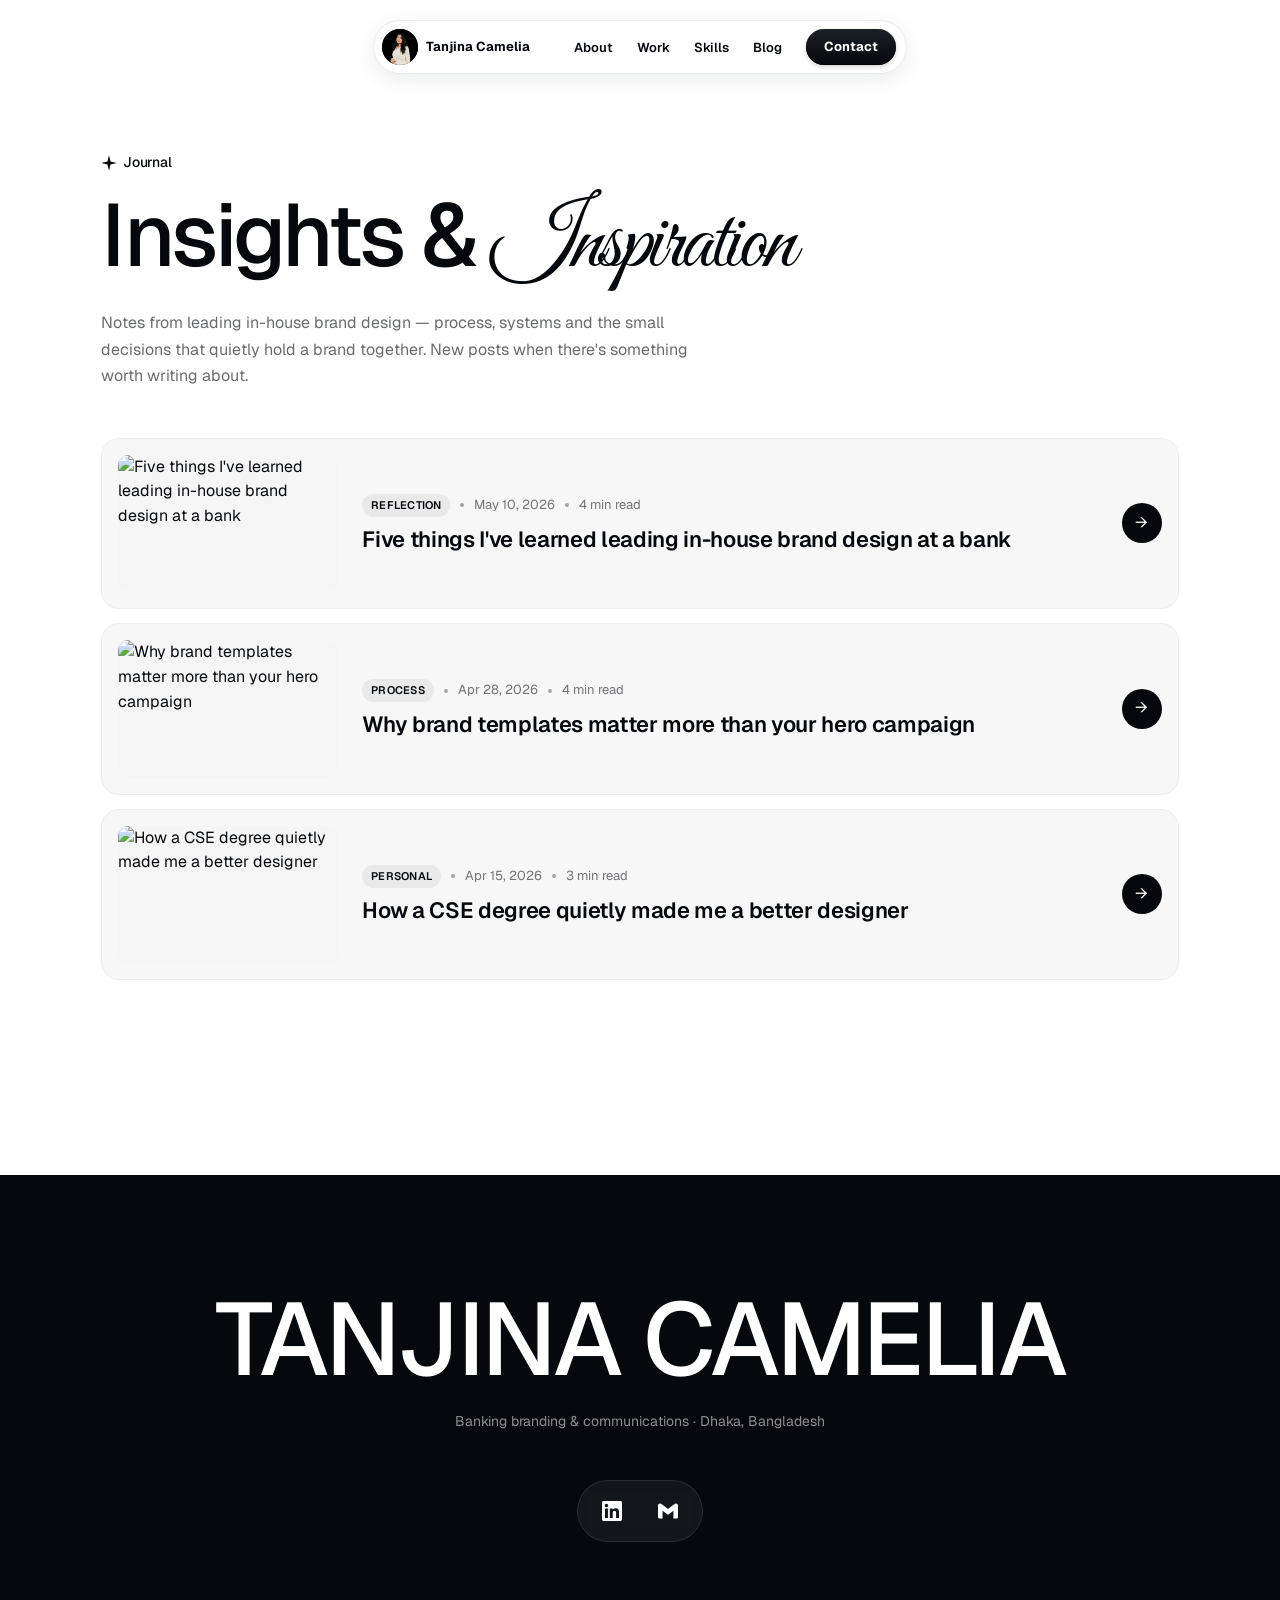
==== blog/index.html @ 7353bd6a "Initial commit — Tanjina Sultana Camelia portfolio site" ====
<!DOCTYPE html>
<html lang="en">
<head>
  <meta charset="UTF-8" />
  <meta name="viewport" content="width=device-width, initial-scale=1, viewport-fit=cover" />
  <title>Journal — Tanjina Camelia</title>
  <meta name="description" content="Notes on brand design, in-house creative work and the systems behind the work — by Tanjina Sultana Camelia." />
  <link rel="icon" type="image/jpeg" href="../portrait.jpg" />
  <link rel="stylesheet" href="blog.css" />
  <!-- FOUC / FOUT guard — hold the page invisible until fonts load. -->
  <style id="tsc-fouc-guard">
    html.tsc-loading { background: #ffffff; }
    html.tsc-loading body { opacity: 0; }
    body { transition: opacity .3s ease; }
  </style>
  <script>
    document.documentElement.classList.add('tsc-loading');
    function tscReveal() { document.documentElement.classList.remove('tsc-loading'); }
    if (document.fonts && document.fonts.ready) {
      document.fonts.ready.then(tscReveal).catch(tscReveal);
    } else {
      window.addEventListener('load', tscReveal);
    }
    setTimeout(tscReveal, 1200);
  </script>
  <style>
    /* Extra styling specific to the listing page */
    .bi-hero {
      max-width: 1180px;
      margin: 0 auto;
      padding: clamp(48px, 7vw, 96px) clamp(24px, 4vw, 60px) clamp(28px, 4vw, 48px);
    }
    .bi-eyebrow {
      display: inline-flex;
      align-items: center;
      gap: 6px;
      margin: 0 0 16px 0;
      font-size: 14px;
      font-weight: 500;
      letter-spacing: -0.02em;
      color: #05080c;
    }
    .bi-eyebrow svg { width: 16px; height: 16px; }
    .bi-title {
      margin: 0 0 16px 0;
      font-size: clamp(40px, 7vw, 88px);
      font-weight: 500;
      letter-spacing: -0.04em;
      line-height: 1.05;
      color: #05080c;
    }
    .bi-title em {
      font-family: 'Great Vibes', cursive;
      font-style: normal;
      font-weight: 400;
      font-size: 1.05em;
    }
    .bi-sub {
      max-width: 620px;
      margin: 0;
      font-size: 16px;
      line-height: 1.65;
      color: rgba(5, 8, 12, 0.6);
    }

    /* Card list */
    .bi-list {
      max-width: 1180px;
      margin: 0 auto;
      padding: 0 clamp(24px, 4vw, 60px) clamp(64px, 9vw, 120px);
      display: flex;
      flex-direction: column;
      gap: 14px;
    }
    .bi-card {
      display: grid;
      grid-template-columns: 220px 1fr auto;
      grid-template-rows: auto;
      align-items: center;
      gap: 24px;
      padding: 16px;
      background: rgba(5, 8, 12, 0.03);
      border: 1px solid rgba(5, 8, 12, 0.04);
      border-radius: 18px;
      color: #05080c;
      text-decoration: none;
      transition: background .25s ease, border-color .25s ease, transform .25s cubic-bezier(.22,1,.36,1);
    }
    .bi-card:hover {
      background: rgba(5, 8, 12, 0.06);
      border-color: rgba(5, 8, 12, 0.10);
      transform: translateY(-2px);
    }
    .bi-card-thumb {
      width: 100%;
      aspect-ratio: 16 / 10;
      border-radius: 10px;
      overflow: hidden;
      background: #f5f5f5;
      flex: none;
    }
    .bi-card-thumb img {
      width: 100%;
      height: 100%;
      object-fit: cover;
      display: block;
      transition: transform .6s cubic-bezier(.22,1,.36,1);
    }
    .bi-card:hover .bi-card-thumb img { transform: scale(1.05); }

    .bi-card-body {
      min-width: 0;
      display: flex;
      flex-direction: column;
      gap: 8px;
    }
    .bi-card-meta {
      display: inline-flex;
      align-items: center;
      gap: 10px;
      font-size: 13px;
      color: rgba(5, 8, 12, 0.55);
    }
    .bi-card-meta .dot {
      width: 4px; height: 4px; border-radius: 50%;
      background: rgba(5, 8, 12, 0.35);
    }
    .bi-card-tag {
      padding: 3px 9px;
      background: rgba(5, 8, 12, 0.06);
      color: #05080c;
      font-weight: 600;
      font-size: 11px;
      letter-spacing: 0.02em;
      text-transform: uppercase;
      border-radius: 100px;
    }
    .bi-card-title {
      margin: 0;
      font-size: clamp(18px, 2.2vw, 22px);
      font-weight: 600;
      letter-spacing: -0.015em;
      line-height: 1.3;
      color: #05080c;
    }
    .bi-card-arrow {
      display: inline-grid;
      place-items: center;
      width: 40px;
      height: 40px;
      border-radius: 50%;
      background: #05080c;
      color: #ffffff;
      flex: none;
      transition: transform .25s ease;
    }
    .bi-card:hover .bi-card-arrow { transform: translateX(4px); }

    @media (max-width: 700px) {
      .bi-card {
        grid-template-columns: 1fr;
        gap: 14px;
        padding: 14px;
      }
      .bi-card-thumb { aspect-ratio: 16 / 9; }
      .bi-card-arrow {
        position: absolute;
        right: 20px;
        bottom: 20px;
      }
      .bi-card { position: relative; padding-bottom: 28px; }
      .bi-card-arrow { width: 36px; height: 36px; }
    }
  </style>
</head>
<body>
  <nav class="site-nav" aria-label="Primary">
    <div class="site-nav-pill">
      <a href="../index.html" class="site-nav-brand">
        <span class="site-nav-avatar"><img src="../portrait.jpg" alt="" onerror="this.style.display='none'" /></span>
        <span class="site-nav-name">Tanjina Camelia</span>
      </a>
      <ul class="site-nav-links">
        <li><a href="../index.html#about-me">About</a></li>
        <li><a href="../index.html#work">Work</a></li>
        <li><a href="../index.html#services">Skills</a></li>
        <li><a href="index.html">Blog</a></li>
        <li><a href="../index.html#tsc-footer" class="site-nav-cta">Contact</a></li>
      </ul>
      <button class="site-nav-hamburger" type="button" aria-label="Open menu" aria-expanded="false" aria-controls="site-nav-drawer">
        <svg viewBox="0 0 24 24" width="22" height="22" aria-hidden="true">
          <line x1="4" y1="7"  x2="20" y2="7"  stroke="currentColor" stroke-width="2" stroke-linecap="round"/>
          <line x1="4" y1="12" x2="20" y2="12" stroke="currentColor" stroke-width="2" stroke-linecap="round"/>
          <line x1="4" y1="17" x2="20" y2="17" stroke="currentColor" stroke-width="2" stroke-linecap="round"/>
        </svg>
      </button>
    </div>
  </nav>
  <div class="site-nav-drawer" id="site-nav-drawer" aria-hidden="true">
    <div class="site-nav-drawer-panel" role="dialog" aria-modal="true" aria-label="Navigation">
      <div class="site-nav-drawer-head">
        <span class="site-nav-drawer-brand">Tanjina Camelia</span>
        <button class="site-nav-drawer-close" type="button" aria-label="Close menu">
          <svg viewBox="0 0 24 24" width="22" height="22" aria-hidden="true">
            <path d="M6 6 L18 18 M18 6 L6 18" stroke="currentColor" stroke-width="1.6" stroke-linecap="round"/>
          </svg>
        </button>
      </div>
      <ul class="site-nav-drawer-links">
        <li><a href="../index.html#about-me">About</a></li>
        <li><a href="../index.html#work">Work</a></li>
        <li><a href="../index.html#services">Skills</a></li>
        <li><a href="index.html">Blog</a></li>
        <li><a href="../index.html#tsc-footer">Contact</a></li>
      </ul>
    </div>
  </div>

  <section class="bi-hero">
    <p class="bi-eyebrow">
      <svg viewBox="0 0 64 64" aria-hidden="true">
        <path d="m1 32 25 6 6 25 6-25 25-6-25-6-6-25-6 25z" fill="#05080c"/>
      </svg>
      <span>Journal</span>
    </p>
    <h1 class="bi-title">Insights &amp; <em>Inspiration</em></h1>
    <p class="bi-sub">Notes from leading in-house brand design — process, systems and the small decisions that quietly hold a brand together. New posts when there's something worth writing about.</p>
  </section>

  <main class="bi-list" id="bi-list"><!-- Cards injected by JS --></main>

  <script>
  (function () {
    'use strict';
    var POSTS = [
      {
        href: 'brand-design-that-converts.html',
        tag: 'Reflection',
        date: 'May 10, 2026',
        read: '4 min read',
        title: "Five things I've learned leading in-house brand design at a bank",
        img: 'https://images.unsplash.com/photo-1554224155-6726b3ff858f?auto=format&fit=crop&w=900&q=80'
      },
      {
        href: 'why-framer-is-the-future.html',
        tag: 'Process',
        date: 'Apr 28, 2026',
        read: '4 min read',
        title: 'Why brand templates matter more than your hero campaign',
        img: 'https://images.unsplash.com/photo-1531403009284-440f080d1e12?auto=format&fit=crop&w=900&q=80'
      },
      {
        href: 'branding-mistakes.html',
        tag: 'Personal',
        date: 'Apr 15, 2026',
        read: '3 min read',
        title: 'How a CSE degree quietly made me a better designer',
        img: 'https://images.unsplash.com/photo-1517694712202-14dd9538aa97?auto=format&fit=crop&w=900&q=80'
      }
    ];

    var list = document.getElementById('bi-list');
    POSTS.forEach(function (p) {
      var card = document.createElement('a');
      card.className = 'bi-card';
      card.href = p.href;
      card.innerHTML =
        '<div class="bi-card-thumb">' +
          '<img src="' + p.img + '" alt="' + p.title + '" loading="lazy" />' +
        '</div>' +
        '<div class="bi-card-body">' +
          '<div class="bi-card-meta">' +
            '<span class="bi-card-tag">' + p.tag + '</span>' +
            '<span class="dot" aria-hidden="true"></span>' +
            '<span>' + p.date + '</span>' +
            '<span class="dot" aria-hidden="true"></span>' +
            '<span>' + p.read + '</span>' +
          '</div>' +
          '<h2 class="bi-card-title">' + p.title + '</h2>' +
        '</div>' +
        '<span class="bi-card-arrow" aria-hidden="true">→</span>';
      list.appendChild(card);
    });
  })();
  </script>

  <footer class="site-footer">
    <h2 class="site-footer-name">TANJINA CAMELIA</h2>
    <p class="site-footer-tag">Banking branding &amp; communications · Dhaka, Bangladesh</p>
    <nav class="site-footer-social" aria-label="Social links">
      <a href="https://www.linkedin.com/in/tanjina-sultana-camelia-43345a290/" target="_blank" rel="noopener" aria-label="LinkedIn">
        <svg viewBox="0 0 24 24" xmlns="http://www.w3.org/2000/svg"><path d="M20.45 20.45h-3.55v-5.57c0-1.33-.03-3.04-1.85-3.04-1.86 0-2.14 1.45-2.14 2.94v5.67H9.35V9h3.41v1.56h.05c.48-.9 1.64-1.85 3.37-1.85 3.6 0 4.27 2.37 4.27 5.45v6.29zM5.34 7.43a2.06 2.06 0 110-4.13 2.06 2.06 0 010 4.13zm1.78 13.02H3.55V9h3.57v11.45zM22.22 0H1.77C.79 0 0 .77 0 1.73v20.54C0 23.23.79 24 1.77 24h20.45C23.2 24 24 23.23 24 22.27V1.73C24 .77 23.2 0 22.22 0z"/></svg>
      </a>
      <a href="https://mail.google.com/mail/?view=cm&amp;fs=1&amp;to=tanjinasultanacamelia2020@gmail.com" target="_blank" rel="noopener" aria-label="Email Tanjina via Gmail">
        <svg viewBox="0 0 24 24" xmlns="http://www.w3.org/2000/svg"><path d="M24 5.46v13.91c0 .9-.73 1.63-1.64 1.63h-3.82V11.73L12 16.64 5.45 11.73v9.27H1.64A1.64 1.64 0 010 19.37V5.46c0-2.02 2.31-3.18 3.93-1.96l1.52 1.14L12 9.55l6.55-4.91 1.52-1.14C21.69 2.28 24 3.43 24 5.46z"/></svg>
      </a>
    </nav>
  </footer>

  <script src="site-nav.js"></script>
</body>
</html>
---- blog/blog.css ----
/* ── Shared styling for individual blog post pages ─────────────────────── */
@import url('https://fonts.googleapis.com/css2?family=Geist:wght@400;500;600;700&family=Great+Vibes&display=swap');

*, *::before, *::after { box-sizing: border-box; }
html, body { margin: 0; padding: 0; }
body {
  font-family: 'Geist', 'Geist Placeholder', sans-serif;
  background: #ffffff;
  color: #05080c;
  -webkit-font-smoothing: antialiased;
  -moz-osx-font-smoothing: grayscale;
  line-height: 1.55;
}

a { color: inherit; text-decoration: none; }

/* Sticky top nav */
.blog-nav {
  position: sticky;
  top: 0;
  z-index: 50;
  display: flex;
  align-items: center;
  justify-content: space-between;
  gap: 16px;
  padding: 16px 24px;
  background: rgba(255, 255, 255, 0.85);
  backdrop-filter: blur(14px) saturate(160%);
  -webkit-backdrop-filter: blur(14px) saturate(160%);
  border-bottom: 1px solid rgba(5, 8, 12, 0.06);
}
.blog-back {
  display: inline-flex;
  align-items: center;
  gap: 8px;
  font-size: 14px;
  font-weight: 500;
  color: #05080c;
  transition: opacity .18s ease, transform .18s ease;
}
.blog-back:hover { opacity: .7; transform: translateX(-2px); }
.blog-back-arrow {
  display: inline-grid;
  place-items: center;
  width: 28px;
  height: 28px;
  border-radius: 50%;
  background: #05080c;
  color: #ffffff;
  font-size: 13px;
}
.blog-brand { font-weight: 700; font-size: 14px; letter-spacing: -0.01em; }

/* Article container */
.blog-article {
  max-width: 760px;
  margin: 0 auto;
  padding: 64px 24px 96px;
}

/* Eyebrow row above the title */
.blog-eyebrow {
  display: inline-flex;
  align-items: center;
  gap: 10px;
  margin: 0 0 24px 0;
  font-size: 14px;
  font-weight: 500;
  letter-spacing: -0.01em;
  color: rgba(5, 8, 12, 0.55);
}
.blog-eyebrow .dot {
  width: 4px; height: 4px; border-radius: 50%;
  background: rgba(5, 8, 12, 0.35);
}
.blog-eyebrow .tag {
  padding: 4px 10px;
  border-radius: 100px;
  background: rgba(5, 8, 12, 0.05);
  color: #05080c;
  font-weight: 600;
  font-size: 12px;
  letter-spacing: 0.02em;
  text-transform: uppercase;
}

/* Title */
.blog-title {
  margin: 0 0 28px 0;
  font-size: clamp(36px, 5.5vw, 60px);
  font-weight: 600;
  letter-spacing: -0.035em;
  line-height: 1.08;
  color: #05080c;
}
.blog-title em {
  font-family: 'Great Vibes', cursive;
  font-style: normal;
  font-weight: 400;
  font-size: 1.05em;
}

/* Author + meta strip */
.blog-meta {
  display: flex;
  align-items: center;
  gap: 14px;
  margin: 0 0 48px 0;
  padding: 16px 0;
  border-top: 1px solid rgba(5, 8, 12, 0.08);
  border-bottom: 1px solid rgba(5, 8, 12, 0.08);
}
.blog-meta-avatar {
  width: 44px;
  height: 44px;
  border-radius: 50%;
  overflow: hidden;
  flex: none;
  background: linear-gradient(135deg, #2d2d2d, #0a0a0a);
}
.blog-meta-avatar img {
  width: 100%; height: 100%; object-fit: cover; display: block;
}
.blog-meta-text {
  display: flex;
  flex-direction: column;
  gap: 2px;
  flex: 1 1 auto;
}
.blog-meta-name {
  font-size: 14px;
  font-weight: 600;
  color: #05080c;
}
.blog-meta-detail {
  font-size: 13px;
  color: rgba(5, 8, 12, 0.55);
}

/* Cover image */
.blog-cover {
  width: 100%;
  aspect-ratio: 16 / 9;
  border-radius: 16px;
  overflow: hidden;
  background: #f5f5f5;
  margin: 0 0 48px 0;
}
.blog-cover img {
  width: 100%; height: 100%; object-fit: cover; display: block;
}

/* Body content */
.blog-body {
  font-size: 17px;
  line-height: 1.75;
  color: rgba(5, 8, 12, 0.85);
}
.blog-body > * + * { margin-top: 1.2em; }
.blog-body h2 {
  margin-top: 2em;
  font-size: clamp(22px, 2.4vw, 28px);
  font-weight: 600;
  letter-spacing: -0.02em;
  color: #05080c;
  line-height: 1.25;
}
.blog-body h3 {
  margin-top: 1.6em;
  font-size: 19px;
  font-weight: 600;
  color: #05080c;
}
.blog-body p { margin: 0; }
.blog-body ul, .blog-body ol {
  padding-left: 1.4em;
  margin: 0;
}
.blog-body li + li { margin-top: 0.4em; }
.blog-body blockquote {
  margin: 1.6em 0;
  padding: 4px 0 4px 20px;
  border-left: 3px solid #05080c;
  font-style: italic;
  color: rgba(5, 8, 12, 0.7);
}
.blog-body strong { color: #05080c; font-weight: 600; }

/* "Back to all posts" CTA at the bottom */
.blog-footer {
  margin-top: 64px;
  padding: 32px 0 0;
  border-top: 1px solid rgba(5, 8, 12, 0.08);
  display: flex;
  justify-content: center;
}
.blog-footer-btn {
  display: inline-flex;
  align-items: center;
  gap: 10px;
  background: #05080c;
  color: #ffffff;
  border-radius: 100px;
  padding: 12px 16px 12px 22px;
  font-size: 14px;
  font-weight: 500;
  transition: transform .2s ease, background .2s ease;
}
.blog-footer-btn:hover {
  transform: translateY(-2px);
  background: #1a1f26;
}
.blog-footer-btn-arrow {
  display: inline-grid;
  place-items: center;
  width: 26px;
  height: 26px;
  border-radius: 50%;
  background: #ffffff;
  color: #05080c;
  font-size: 13px;
}

@media (max-width: 600px) {
  .blog-article { padding: 40px 18px 64px; }
  .blog-title { font-size: clamp(28px, 8vw, 40px); }
  .blog-cover { border-radius: 12px; margin-bottom: 32px; }
  .blog-body { font-size: 16px; line-height: 1.7; }
}

/* ── Shared sub-page navbar (matches the home page pill) ───────────────── */
.site-nav {
  position: sticky;
  top: 20px;
  z-index: 60;
  display: flex;
  justify-content: center;
  pointer-events: none;
  padding: 0 16px;
  margin-bottom: 8px;
}
.site-nav-pill {
  pointer-events: auto;
  display: flex;
  align-items: center;
  overflow: hidden;
  border-radius: 9999px;
  border: 1px solid rgba(0, 0, 0, 0.08);
  background: #ffffff;
  padding: 6px 8px 6px 8px;
  gap: 22px;
  box-shadow: 0 6px 22px rgba(15, 23, 42, 0.08);
}
@media (min-width: 768px) { .site-nav-pill { gap: 40px; padding: 8px 10px 8px 8px; } }
.site-nav-brand {
  display: flex;
  align-items: center;
  gap: 8px;
  text-decoration: none;
  flex-shrink: 0;
}
.site-nav-avatar {
  position: relative;
  display: grid;
  place-items: center;
  height: 36px; width: 36px;
  border-radius: 50%;
  overflow: hidden;
  background: linear-gradient(135deg, #2d2d2d, #0a0a0a);
  font-size: 11px;
  font-weight: 700;
  color: #fff;
  flex: none;
}
.site-nav-avatar img { position: absolute; inset: 0; width: 100%; height: 100%; object-fit: cover; }
.site-nav-name {
  font-size: 13px;
  font-weight: 700;
  color: #05080c;
  white-space: nowrap;
  padding-right: 4px;
}
.site-nav-links {
  display: flex; align-items: center; gap: 24px;
  list-style: none; margin: 0; padding: 0;
  white-space: nowrap;
}
.site-nav-links a {
  font-size: 13px;
  font-weight: 600;
  color: #05080c;
  text-decoration: none;
  transition: opacity .18s ease;
}
.site-nav-links a:hover { opacity: .7; }
.site-nav-links a.site-nav-cta {
  display: inline-flex;
  align-items: center;
  justify-content: center;
  border-radius: 9999px;
  background: linear-gradient(180deg, #1c2128 0%, #05080c 100%);
  padding: 8px 18px;
  color: #ffffff !important;
  font-weight: 700;
  letter-spacing: 0.005em;
  outline: 1px solid rgba(0, 0, 0, 0.6);
  outline-offset: -1px;
  box-shadow:
    inset 0 1px 0 rgba(255, 255, 255, 0.22),
    inset 0 -1px 0 rgba(0, 0, 0, 0.45),
    0 2px 5px rgba(0, 0, 0, 0.18);
  transition: transform .18s ease, box-shadow .2s ease;
}
.site-nav-links a.site-nav-cta:hover {
  transform: translateY(-1px);
  box-shadow: inset 0 1px 0 rgba(255,255,255,.28), inset 0 -1px 0 rgba(0,0,0,.45), 0 4px 8px rgba(0,0,0,.22);
}
.site-nav-hamburger {
  display: none;
  align-items: center;
  justify-content: center;
  flex: none;
  width: 38px; height: 38px;
  margin-left: auto;
  background: #05080c;
  border: 0;
  padding: 0;
  cursor: pointer;
  border-radius: 50%;
  color: #ffffff;
  transition: background .15s ease, transform .15s ease;
}
.site-nav-hamburger:hover { background: #1a1f26; transform: scale(1.05); }
.site-nav-hamburger svg { display: block; pointer-events: none; }

/* Mobile: collapse inline links into a hamburger drawer */
@media (max-width: 767px) {
  .site-nav-links { display: none !important; }
  .site-nav-hamburger { display: inline-flex !important; }
  .site-nav-pill { padding: 6px 6px 6px 8px !important; gap: 8px !important; }
  .site-nav-name { font-size: 13px !important; }
  .site-nav-avatar { height: 32px !important; width: 32px !important; }
}

.site-nav-drawer {
  position: fixed; inset: 0; z-index: 100;
  background: rgba(5, 8, 12, 0.55);
  backdrop-filter: blur(12px);
  -webkit-backdrop-filter: blur(12px);
  opacity: 0; pointer-events: none;
  transition: opacity .25s ease;
}
.site-nav-drawer.is-open { opacity: 1; pointer-events: auto; }
.site-nav-drawer-panel {
  position: absolute; top: 0; right: 0; height: 100%;
  width: min(360px, 86vw);
  background: #05080c; color: #ffffff;
  padding: 20px 24px 32px;
  display: flex; flex-direction: column; gap: 28px;
  transform: translateX(100%);
  transition: transform .35s cubic-bezier(.22,1,.36,1);
  box-shadow: -12px 0 40px rgba(0, 0, 0, 0.35);
}
.site-nav-drawer.is-open .site-nav-drawer-panel { transform: translateX(0); }
.site-nav-drawer-head {
  display: flex; align-items: center; justify-content: space-between;
  padding-bottom: 12px;
  border-bottom: 1px solid rgba(255, 255, 255, 0.08);
}
.site-nav-drawer-brand {
  font-size: 14px; font-weight: 600; letter-spacing: -0.005em; color: #ffffff;
}
.site-nav-drawer-close {
  display: inline-flex; align-items: center; justify-content: center;
  width: 38px; height: 38px;
  background: rgba(255, 255, 255, 0.08);
  border: 0; color: #ffffff;
  border-radius: 50%; cursor: pointer;
  transition: background .15s ease, transform .15s ease;
}
.site-nav-drawer-close:hover { background: rgba(255,255,255,.16); transform: rotate(90deg); }
.site-nav-drawer-links {
  list-style: none; margin: 0; padding: 0;
  display: flex; flex-direction: column; gap: 2px;
}
.site-nav-drawer-links a {
  display: block; padding: 14px 6px;
  font-size: clamp(22px, 5.5vw, 28px);
  font-weight: 500; letter-spacing: -0.02em;
  color: #ffffff !important; text-decoration: none;
  border-bottom: 1px solid rgba(255, 255, 255, 0.06);
  transition: padding-left .2s ease, color .2s ease;
}
.site-nav-drawer-links a:hover { padding-left: 14px; color: rgba(255,255,255,.85) !important; }
body.site-drawer-open { overflow: hidden; }

/* ── Shared sub-page footer (matches the home page) ───────────────────── */
.site-footer {
  position: relative;
  z-index: 50;
  width: 100%;
  background: #05080c;
  color: #ffffff;
  padding: clamp(56px, 9vw, 120px) clamp(24px, 4vw, 60px) clamp(48px, 6vw, 80px);
  text-align: center;
  margin-top: 80px;
}
.site-footer-name {
  margin: 0;
  font-size: clamp(40px, 8vw, 110px);
  font-weight: 500;
  letter-spacing: -0.03em;
  line-height: 0.95;
  color: #ffffff;
  text-transform: uppercase;
}
.site-footer-tag {
  margin: clamp(14px, 1.8vw, 24px) auto 0;
  max-width: 520px;
  font-size: 14px;
  color: rgba(255, 255, 255, 0.55);
}
.site-footer-social {
  display: inline-flex; align-items: center; gap: 12px;
  margin: clamp(30px, 4vw, 48px) auto 0;
  padding: 8px 12px;
  background: rgba(255, 255, 255, 0.06);
  border: 1px solid rgba(255, 255, 255, 0.1);
  border-radius: 100px;
  backdrop-filter: blur(8px);
  -webkit-backdrop-filter: blur(8px);
}
.site-footer-social a {
  display: inline-flex; align-items: center; justify-content: center;
  width: 44px; height: 44px;
  border-radius: 50%; color: #ffffff;
  text-decoration: none; background: transparent;
  transition: background .2s ease, transform .2s ease;
}
.site-footer-social a:hover {
  background: rgba(255,255,255,.16);
  transform: translateY(-2px) scale(1.05);
}
.site-footer-social svg { width: 20px; height: 20px; fill: currentColor; pointer-events: none; }
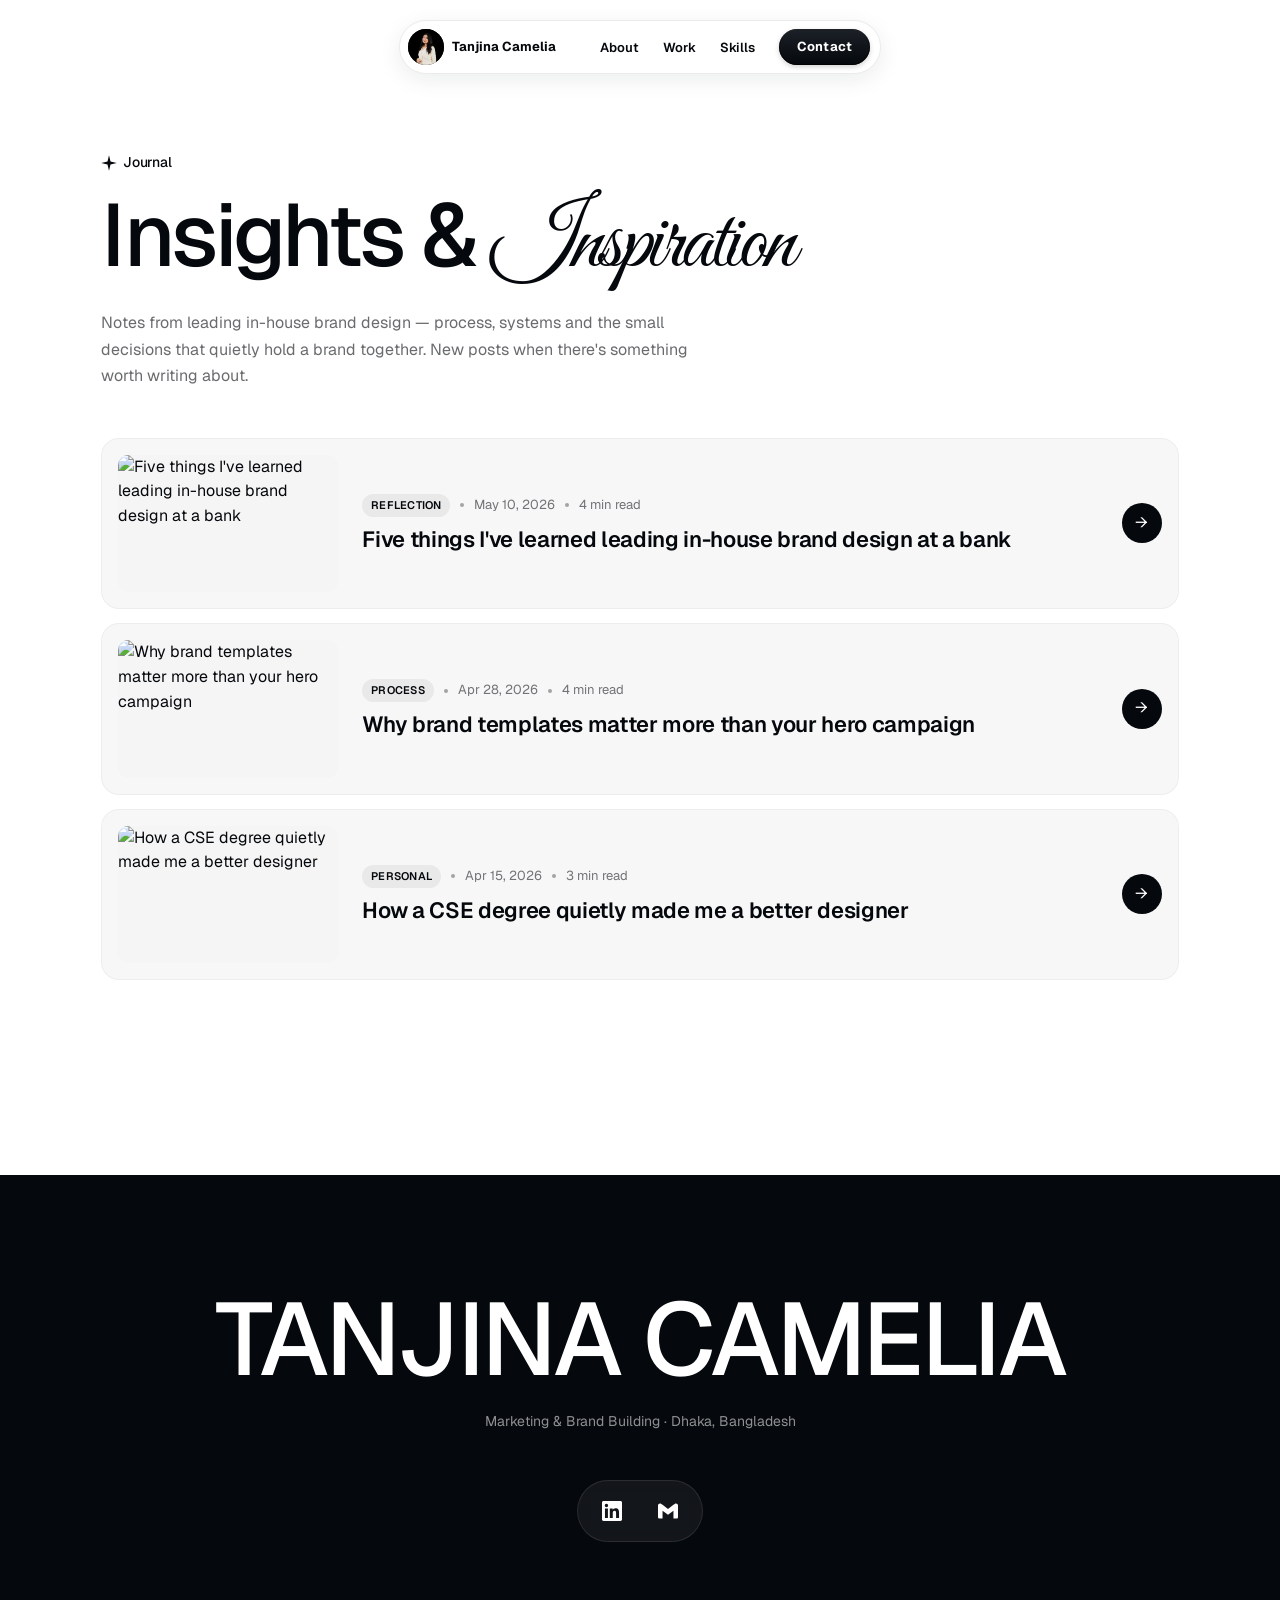
==== commit 7e5bd30e: "Update hero text, hide sections and blog link, replace branding text" ====
--- a/blog/index.html
+++ b/blog/index.html
@@ -184,7 +184,7 @@
         <li><a href="../index.html#about-me">About</a></li>
         <li><a href="../index.html#work">Work</a></li>
         <li><a href="../index.html#services">Skills</a></li>
-        <li><a href="index.html">Blog</a></li>
+        <li style="display: none;"><a href="#">Blog</a></li>
         <li><a href="../index.html#tsc-footer" class="site-nav-cta">Contact</a></li>
       </ul>
       <button class="site-nav-hamburger" type="button" aria-label="Open menu" aria-expanded="false" aria-controls="site-nav-drawer">
@@ -210,7 +210,7 @@
         <li><a href="../index.html#about-me">About</a></li>
         <li><a href="../index.html#work">Work</a></li>
         <li><a href="../index.html#services">Skills</a></li>
-        <li><a href="index.html">Blog</a></li>
+        <li style="display: none;"><a href="#">Blog</a></li>
         <li><a href="../index.html#tsc-footer">Contact</a></li>
       </ul>
     </div>
@@ -286,7 +286,7 @@
 
   <footer class="site-footer">
     <h2 class="site-footer-name">TANJINA CAMELIA</h2>
-    <p class="site-footer-tag">Banking branding &amp; communications · Dhaka, Bangladesh</p>
+    <p class="site-footer-tag">Marketing &amp; Brand Building · Dhaka, Bangladesh</p>
     <nav class="site-footer-social" aria-label="Social links">
       <a href="https://www.linkedin.com/in/tanjina-sultana-camelia-43345a290/" target="_blank" rel="noopener" aria-label="LinkedIn">
         <svg viewBox="0 0 24 24" xmlns="http://www.w3.org/2000/svg"><path d="M20.45 20.45h-3.55v-5.57c0-1.33-.03-3.04-1.85-3.04-1.86 0-2.14 1.45-2.14 2.94v5.67H9.35V9h3.41v1.56h.05c.48-.9 1.64-1.85 3.37-1.85 3.6 0 4.27 2.37 4.27 5.45v6.29zM5.34 7.43a2.06 2.06 0 110-4.13 2.06 2.06 0 010 4.13zm1.78 13.02H3.55V9h3.57v11.45zM22.22 0H1.77C.79 0 0 .77 0 1.73v20.54C0 23.23.79 24 1.77 24h20.45C23.2 24 24 23.23 24 22.27V1.73C24 .77 23.2 0 22.22 0z"/></svg>
@@ -300,3 +300,5 @@
   <script src="site-nav.js"></script>
 </body>
 </html>
+
+
